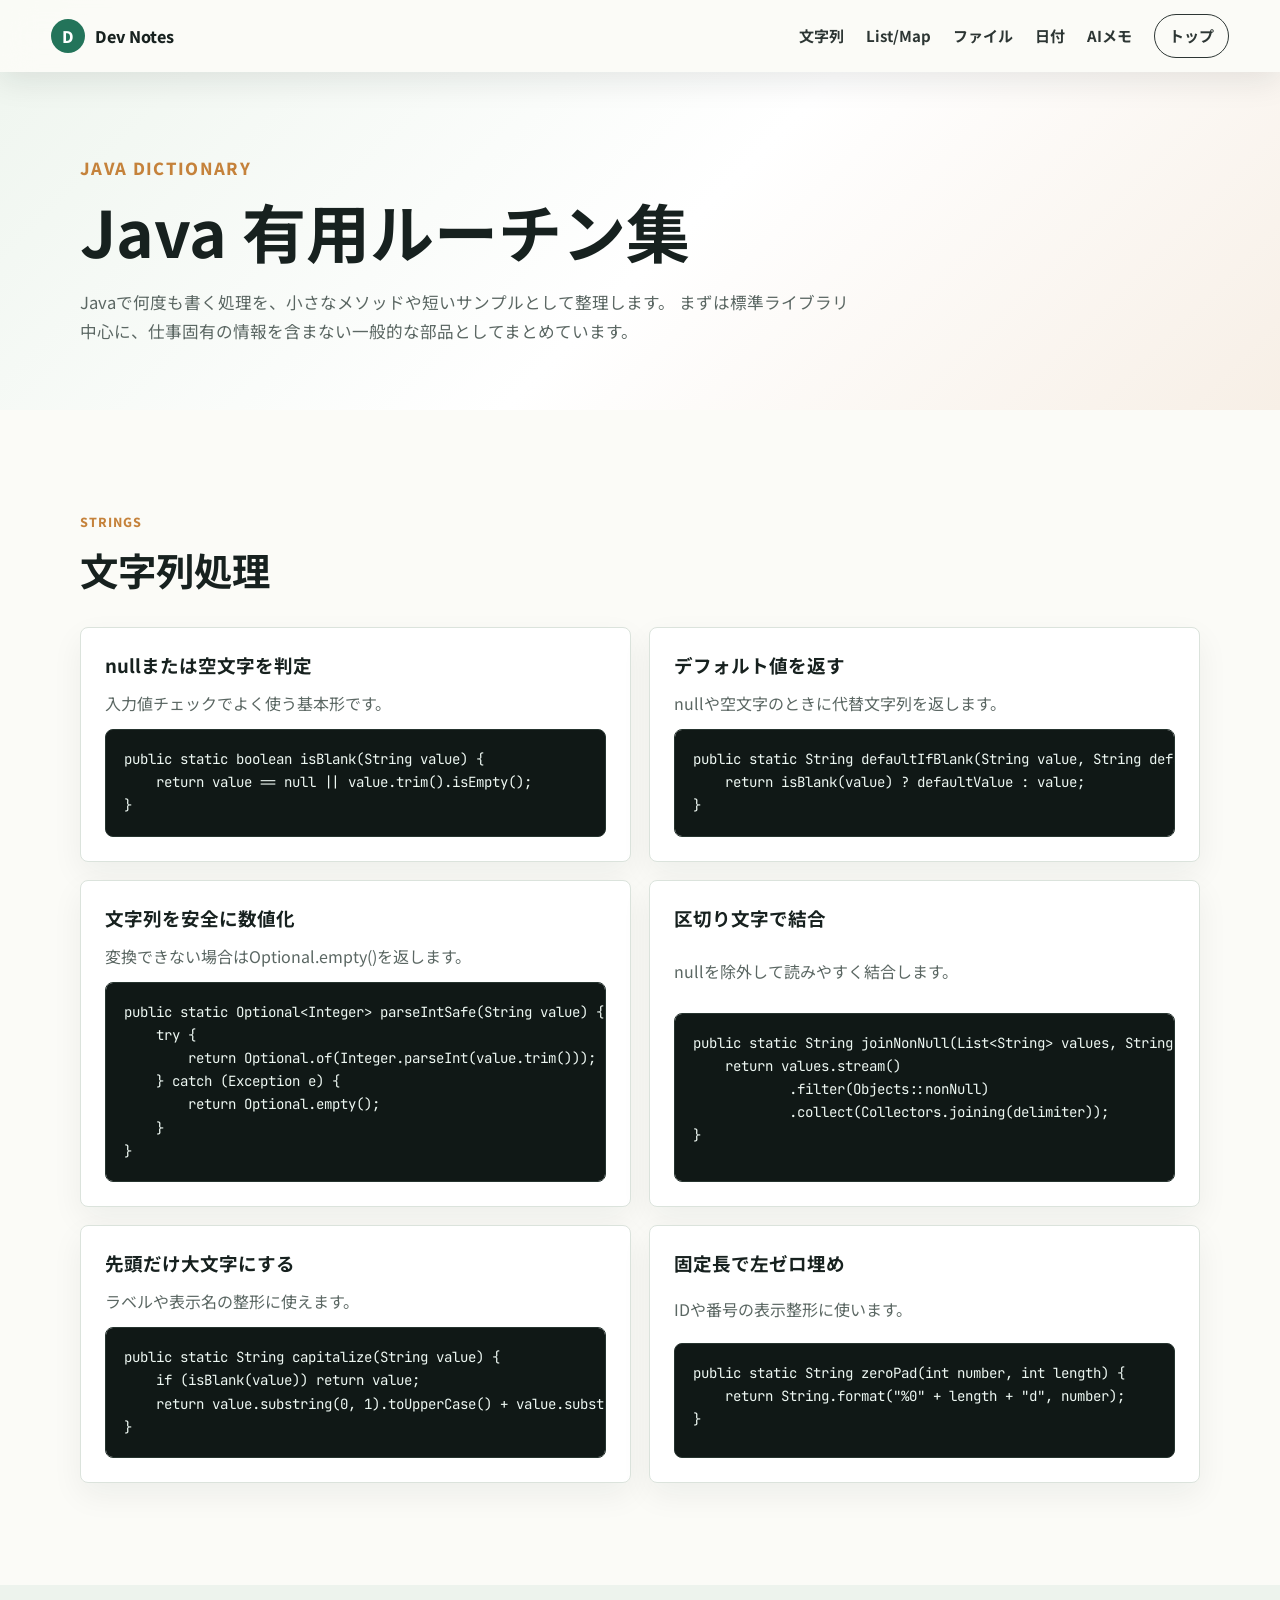
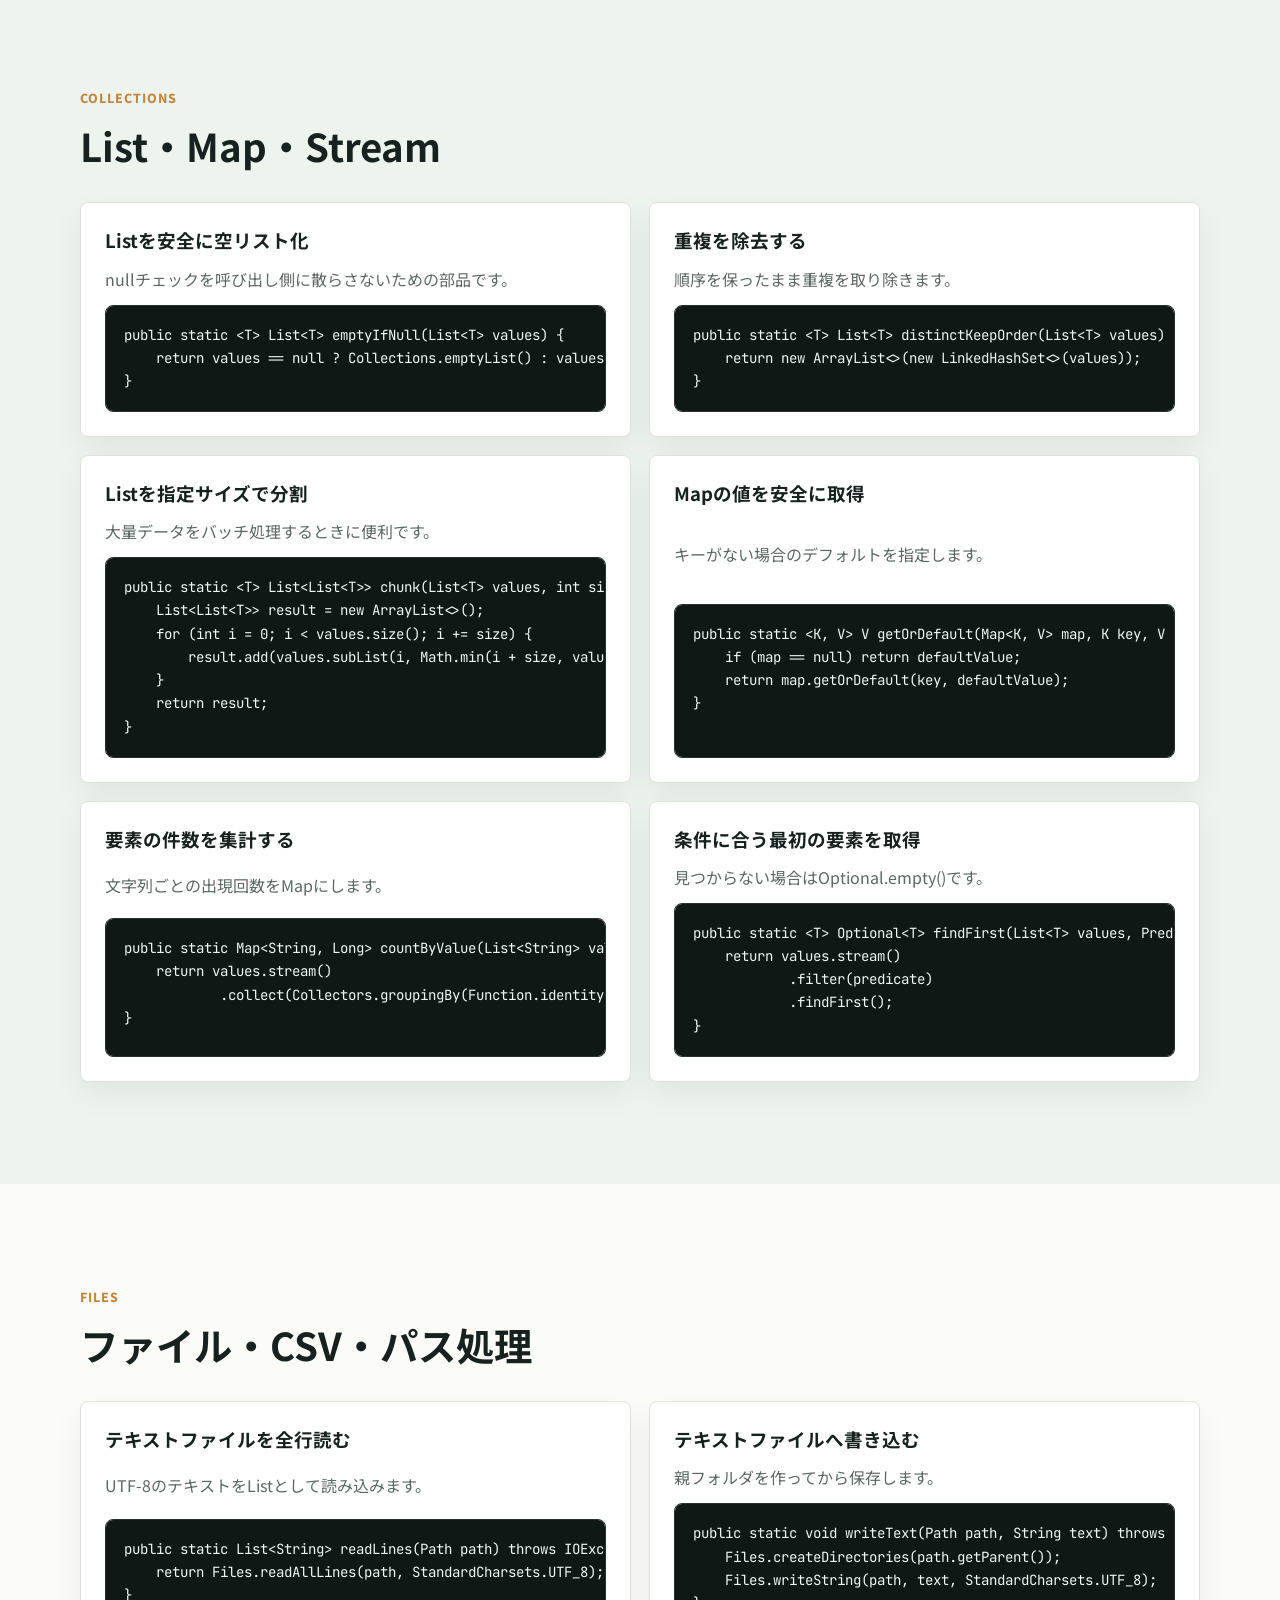
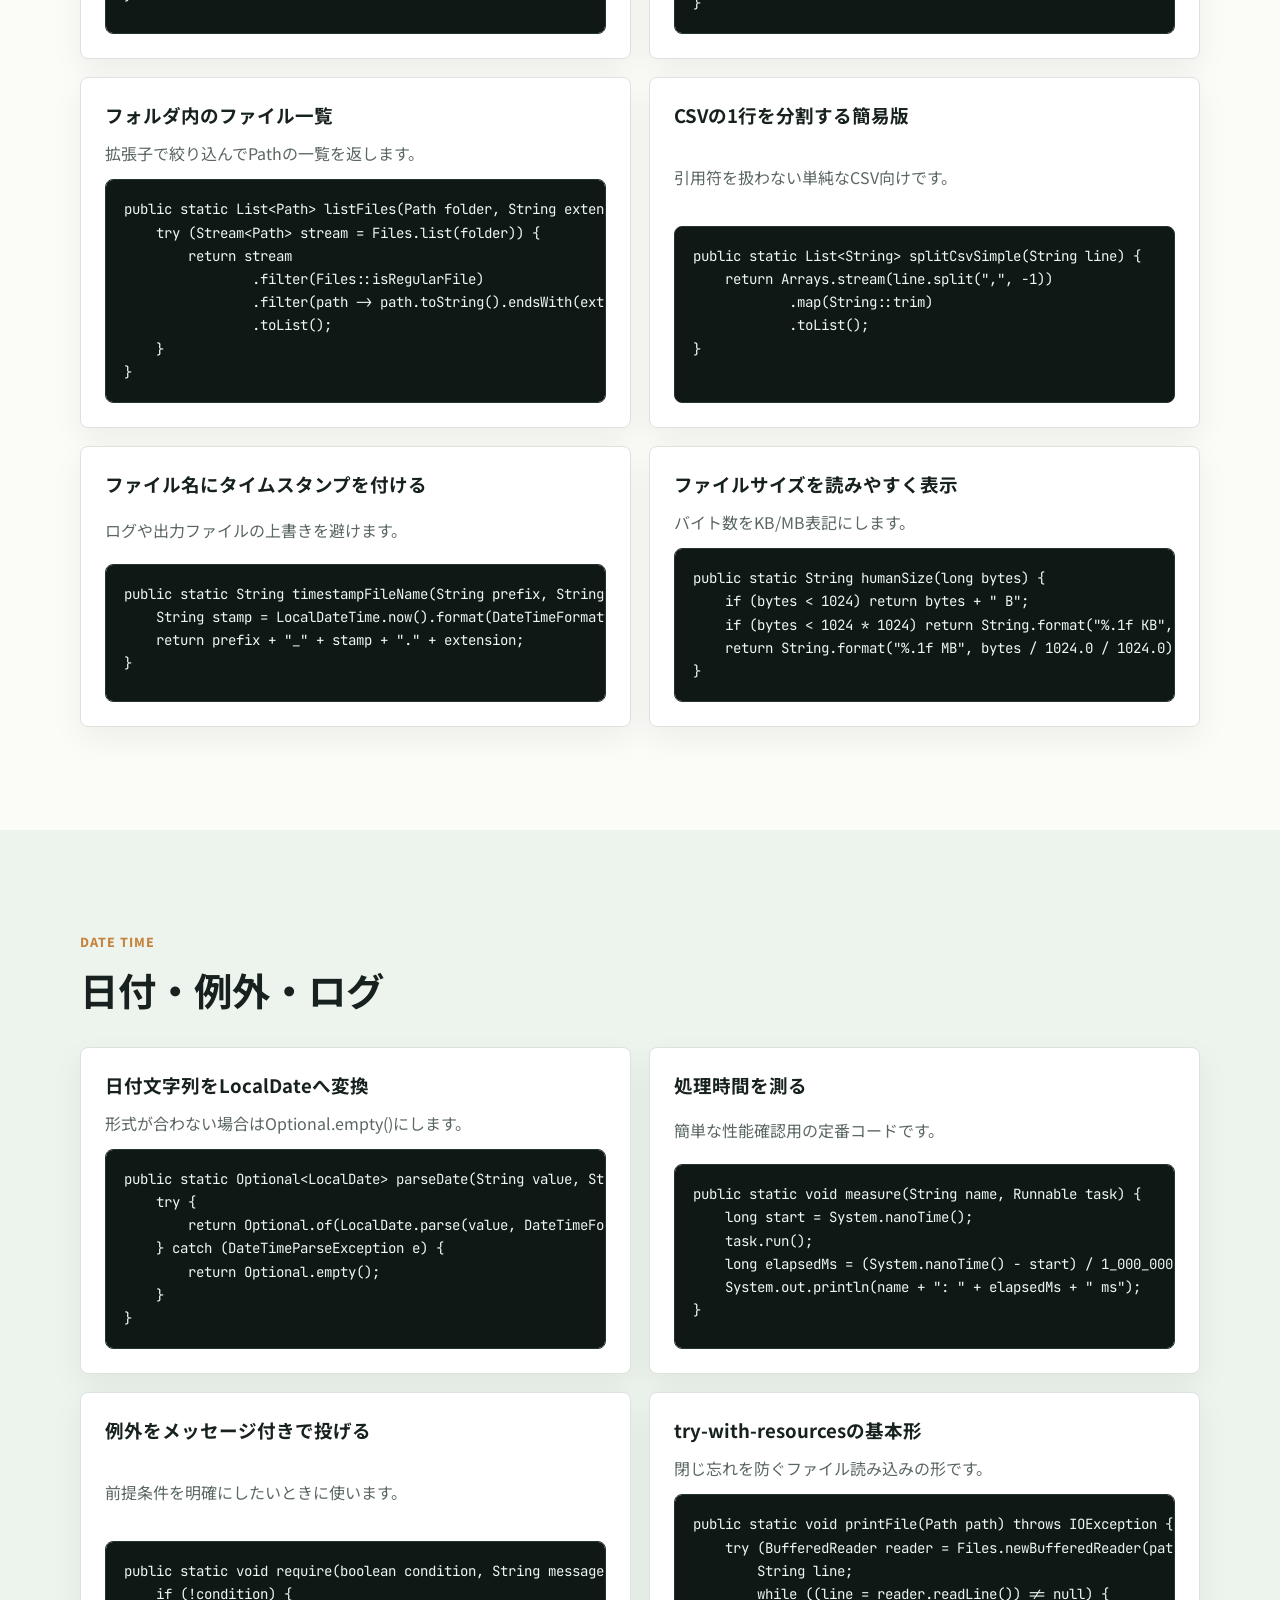
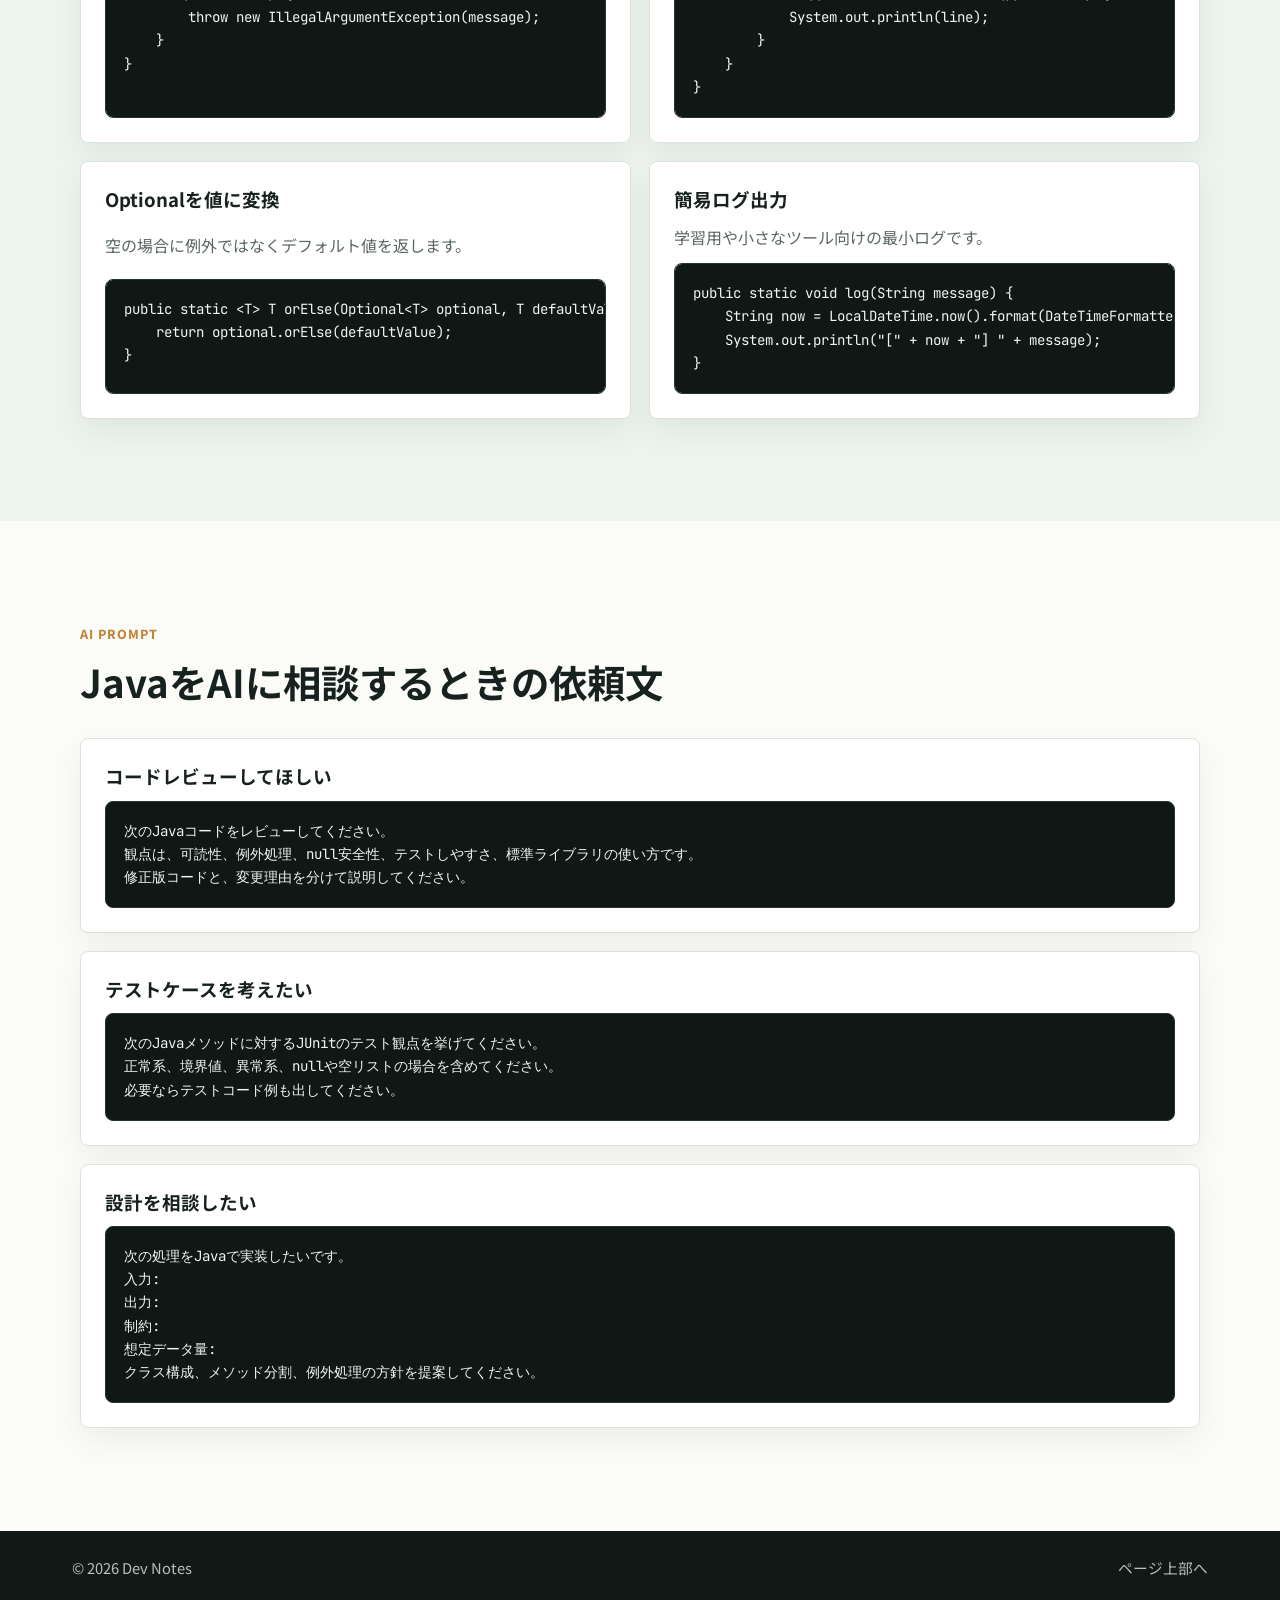
==== java.html @ 59f703d1 "Add Java routine dictionary" ====
<!doctype html>
<html lang="ja">
  <head>
    <meta charset="utf-8">
    <meta name="viewport" content="width=device-width, initial-scale=1">
    <meta name="description" content="Javaでよく使う有用ルーチン、サンプルコード、AI相談プロンプトを逆引き形式でまとめます。">
    <title>Java 有用ルーチン集 | Dev Notes</title>
    <link rel="icon" href="assets/favicon.svg" type="image/svg+xml">
    <link rel="preconnect" href="https://fonts.googleapis.com">
    <link rel="preconnect" href="https://fonts.gstatic.com" crossorigin>
    <link href="https://fonts.googleapis.com/css2?family=Noto+Sans+JP:wght@400;500;700;800&family=JetBrains+Mono:wght@500;700&display=swap" rel="stylesheet">
    <link rel="stylesheet" href="styles.css">
  </head>
  <body>
    <header class="site-header page-header">
      <a class="brand" href="index.html#top" aria-label="Dev Notes ホーム">
        <span class="brand-mark">D</span>
        <span>Dev Notes</span>
      </a>
      <nav class="nav" aria-label="主要メニュー">
        <a href="#strings">文字列</a>
        <a href="#collections">List/Map</a>
        <a href="#files">ファイル</a>
        <a href="#time">日付</a>
        <a href="#ai">AIメモ</a>
        <a class="nav-cta" href="index.html">トップ</a>
      </nav>
      <button class="menu-button" type="button" aria-label="メニューを開く" aria-expanded="false">
        <span></span>
        <span></span>
        <span></span>
      </button>
    </header>

    <main>
      <section class="page-title" aria-labelledby="page-title">
        <div class="section-inner">
          <p class="section-kicker">Java Dictionary</p>
          <h1 id="page-title">Java 有用ルーチン集</h1>
          <p>
            Javaで何度も書く処理を、小さなメソッドや短いサンプルとして整理します。
            まずは標準ライブラリ中心に、仕事固有の情報を含まない一般的な部品としてまとめています。
          </p>
        </div>
      </section>

      <section id="strings" class="section" aria-labelledby="strings-title">
        <div class="section-inner">
          <p class="section-kicker">Strings</p>
          <h2 id="strings-title">文字列処理</h2>
          <div class="snippet-grid">
            <article class="snippet-card">
              <h3>nullまたは空文字を判定</h3>
              <p>入力値チェックでよく使う基本形です。</p>
              <pre><code>public static boolean isBlank(String value) {
    return value == null || value.trim().isEmpty();
}</code></pre>
            </article>

            <article class="snippet-card">
              <h3>デフォルト値を返す</h3>
              <p>nullや空文字のときに代替文字列を返します。</p>
              <pre><code>public static String defaultIfBlank(String value, String defaultValue) {
    return isBlank(value) ? defaultValue : value;
}</code></pre>
            </article>

            <article class="snippet-card">
              <h3>文字列を安全に数値化</h3>
              <p>変換できない場合はOptional.empty()を返します。</p>
              <pre><code>public static Optional&lt;Integer&gt; parseIntSafe(String value) {
    try {
        return Optional.of(Integer.parseInt(value.trim()));
    } catch (Exception e) {
        return Optional.empty();
    }
}</code></pre>
            </article>

            <article class="snippet-card">
              <h3>区切り文字で結合</h3>
              <p>nullを除外して読みやすく結合します。</p>
              <pre><code>public static String joinNonNull(List&lt;String&gt; values, String delimiter) {
    return values.stream()
            .filter(Objects::nonNull)
            .collect(Collectors.joining(delimiter));
}</code></pre>
            </article>

            <article class="snippet-card">
              <h3>先頭だけ大文字にする</h3>
              <p>ラベルや表示名の整形に使えます。</p>
              <pre><code>public static String capitalize(String value) {
    if (isBlank(value)) return value;
    return value.substring(0, 1).toUpperCase() + value.substring(1);
}</code></pre>
            </article>

            <article class="snippet-card">
              <h3>固定長で左ゼロ埋め</h3>
              <p>IDや番号の表示整形に使います。</p>
              <pre><code>public static String zeroPad(int number, int length) {
    return String.format("%0" + length + "d", number);
}</code></pre>
            </article>
          </div>
        </div>
      </section>

      <section id="collections" class="section muted" aria-labelledby="collections-title">
        <div class="section-inner">
          <p class="section-kicker">Collections</p>
          <h2 id="collections-title">List・Map・Stream</h2>
          <div class="snippet-grid">
            <article class="snippet-card">
              <h3>Listを安全に空リスト化</h3>
              <p>nullチェックを呼び出し側に散らさないための部品です。</p>
              <pre><code>public static &lt;T&gt; List&lt;T&gt; emptyIfNull(List&lt;T&gt; values) {
    return values == null ? Collections.emptyList() : values;
}</code></pre>
            </article>

            <article class="snippet-card">
              <h3>重複を除去する</h3>
              <p>順序を保ったまま重複を取り除きます。</p>
              <pre><code>public static &lt;T&gt; List&lt;T&gt; distinctKeepOrder(List&lt;T&gt; values) {
    return new ArrayList&lt;&gt;(new LinkedHashSet&lt;&gt;(values));
}</code></pre>
            </article>

            <article class="snippet-card">
              <h3>Listを指定サイズで分割</h3>
              <p>大量データをバッチ処理するときに便利です。</p>
              <pre><code>public static &lt;T&gt; List&lt;List&lt;T&gt;&gt; chunk(List&lt;T&gt; values, int size) {
    List&lt;List&lt;T&gt;&gt; result = new ArrayList&lt;&gt;();
    for (int i = 0; i &lt; values.size(); i += size) {
        result.add(values.subList(i, Math.min(i + size, values.size())));
    }
    return result;
}</code></pre>
            </article>

            <article class="snippet-card">
              <h3>Mapの値を安全に取得</h3>
              <p>キーがない場合のデフォルトを指定します。</p>
              <pre><code>public static &lt;K, V&gt; V getOrDefault(Map&lt;K, V&gt; map, K key, V defaultValue) {
    if (map == null) return defaultValue;
    return map.getOrDefault(key, defaultValue);
}</code></pre>
            </article>

            <article class="snippet-card">
              <h3>要素の件数を集計する</h3>
              <p>文字列ごとの出現回数をMapにします。</p>
              <pre><code>public static Map&lt;String, Long&gt; countByValue(List&lt;String&gt; values) {
    return values.stream()
            .collect(Collectors.groupingBy(Function.identity(), LinkedHashMap::new, Collectors.counting()));
}</code></pre>
            </article>

            <article class="snippet-card">
              <h3>条件に合う最初の要素を取得</h3>
              <p>見つからない場合はOptional.empty()です。</p>
              <pre><code>public static &lt;T&gt; Optional&lt;T&gt; findFirst(List&lt;T&gt; values, Predicate&lt;T&gt; predicate) {
    return values.stream()
            .filter(predicate)
            .findFirst();
}</code></pre>
            </article>
          </div>
        </div>
      </section>

      <section id="files" class="section" aria-labelledby="files-title">
        <div class="section-inner">
          <p class="section-kicker">Files</p>
          <h2 id="files-title">ファイル・CSV・パス処理</h2>
          <div class="snippet-grid">
            <article class="snippet-card">
              <h3>テキストファイルを全行読む</h3>
              <p>UTF-8のテキストをListとして読み込みます。</p>
              <pre><code>public static List&lt;String&gt; readLines(Path path) throws IOException {
    return Files.readAllLines(path, StandardCharsets.UTF_8);
}</code></pre>
            </article>

            <article class="snippet-card">
              <h3>テキストファイルへ書き込む</h3>
              <p>親フォルダを作ってから保存します。</p>
              <pre><code>public static void writeText(Path path, String text) throws IOException {
    Files.createDirectories(path.getParent());
    Files.writeString(path, text, StandardCharsets.UTF_8);
}</code></pre>
            </article>

            <article class="snippet-card">
              <h3>フォルダ内のファイル一覧</h3>
              <p>拡張子で絞り込んでPathの一覧を返します。</p>
              <pre><code>public static List&lt;Path&gt; listFiles(Path folder, String extension) throws IOException {
    try (Stream&lt;Path&gt; stream = Files.list(folder)) {
        return stream
                .filter(Files::isRegularFile)
                .filter(path -&gt; path.toString().endsWith(extension))
                .toList();
    }
}</code></pre>
            </article>

            <article class="snippet-card">
              <h3>CSVの1行を分割する簡易版</h3>
              <p>引用符を扱わない単純なCSV向けです。</p>
              <pre><code>public static List&lt;String&gt; splitCsvSimple(String line) {
    return Arrays.stream(line.split(",", -1))
            .map(String::trim)
            .toList();
}</code></pre>
            </article>

            <article class="snippet-card">
              <h3>ファイル名にタイムスタンプを付ける</h3>
              <p>ログや出力ファイルの上書きを避けます。</p>
              <pre><code>public static String timestampFileName(String prefix, String extension) {
    String stamp = LocalDateTime.now().format(DateTimeFormatter.ofPattern("yyyyMMdd_HHmmss"));
    return prefix + "_" + stamp + "." + extension;
}</code></pre>
            </article>

            <article class="snippet-card">
              <h3>ファイルサイズを読みやすく表示</h3>
              <p>バイト数をKB/MB表記にします。</p>
              <pre><code>public static String humanSize(long bytes) {
    if (bytes &lt; 1024) return bytes + " B";
    if (bytes &lt; 1024 * 1024) return String.format("%.1f KB", bytes / 1024.0);
    return String.format("%.1f MB", bytes / 1024.0 / 1024.0);
}</code></pre>
            </article>
          </div>
        </div>
      </section>

      <section id="time" class="section muted" aria-labelledby="time-title">
        <div class="section-inner">
          <p class="section-kicker">Date Time</p>
          <h2 id="time-title">日付・例外・ログ</h2>
          <div class="snippet-grid">
            <article class="snippet-card">
              <h3>日付文字列をLocalDateへ変換</h3>
              <p>形式が合わない場合はOptional.empty()にします。</p>
              <pre><code>public static Optional&lt;LocalDate&gt; parseDate(String value, String pattern) {
    try {
        return Optional.of(LocalDate.parse(value, DateTimeFormatter.ofPattern(pattern)));
    } catch (DateTimeParseException e) {
        return Optional.empty();
    }
}</code></pre>
            </article>

            <article class="snippet-card">
              <h3>処理時間を測る</h3>
              <p>簡単な性能確認用の定番コードです。</p>
              <pre><code>public static void measure(String name, Runnable task) {
    long start = System.nanoTime();
    task.run();
    long elapsedMs = (System.nanoTime() - start) / 1_000_000;
    System.out.println(name + ": " + elapsedMs + " ms");
}</code></pre>
            </article>

            <article class="snippet-card">
              <h3>例外をメッセージ付きで投げる</h3>
              <p>前提条件を明確にしたいときに使います。</p>
              <pre><code>public static void require(boolean condition, String message) {
    if (!condition) {
        throw new IllegalArgumentException(message);
    }
}</code></pre>
            </article>

            <article class="snippet-card">
              <h3>try-with-resourcesの基本形</h3>
              <p>閉じ忘れを防ぐファイル読み込みの形です。</p>
              <pre><code>public static void printFile(Path path) throws IOException {
    try (BufferedReader reader = Files.newBufferedReader(path, StandardCharsets.UTF_8)) {
        String line;
        while ((line = reader.readLine()) != null) {
            System.out.println(line);
        }
    }
}</code></pre>
            </article>

            <article class="snippet-card">
              <h3>Optionalを値に変換</h3>
              <p>空の場合に例外ではなくデフォルト値を返します。</p>
              <pre><code>public static &lt;T&gt; T orElse(Optional&lt;T&gt; optional, T defaultValue) {
    return optional.orElse(defaultValue);
}</code></pre>
            </article>

            <article class="snippet-card">
              <h3>簡易ログ出力</h3>
              <p>学習用や小さなツール向けの最小ログです。</p>
              <pre><code>public static void log(String message) {
    String now = LocalDateTime.now().format(DateTimeFormatter.ISO_LOCAL_DATE_TIME);
    System.out.println("[" + now + "] " + message);
}</code></pre>
            </article>
          </div>
        </div>
      </section>

      <section id="ai" class="section" aria-labelledby="ai-title">
        <div class="section-inner">
          <p class="section-kicker">AI Prompt</p>
          <h2 id="ai-title">JavaをAIに相談するときの依頼文</h2>
          <div class="prompt-list">
            <article>
              <h3>コードレビューしてほしい</h3>
              <pre><code>次のJavaコードをレビューしてください。
観点は、可読性、例外処理、null安全性、テストしやすさ、標準ライブラリの使い方です。
修正版コードと、変更理由を分けて説明してください。</code></pre>
            </article>
            <article>
              <h3>テストケースを考えたい</h3>
              <pre><code>次のJavaメソッドに対するJUnitのテスト観点を挙げてください。
正常系、境界値、異常系、nullや空リストの場合を含めてください。
必要ならテストコード例も出してください。</code></pre>
            </article>
            <article>
              <h3>設計を相談したい</h3>
              <pre><code>次の処理をJavaで実装したいです。
入力:
出力:
制約:
想定データ量:
クラス構成、メソッド分割、例外処理の方針を提案してください。</code></pre>
            </article>
          </div>
        </div>
      </section>
    </main>

    <footer class="site-footer">
      <span>&copy; 2026 Dev Notes</span>
      <a href="#top">ページ上部へ</a>
    </footer>

    <script src="script.js"></script>
  </body>
</html>
---- styles.css ----
:root {
  --ink: #17211f;
  --muted-ink: #5b6763;
  --paper: #fbfbf7;
  --soft: #edf3ed;
  --line: #dbe3dc;
  --brand: #23745a;
  --brand-dark: #155542;
  --accent: #c5823b;
  --code: #101816;
  --code-line: #26342f;
  --white: #ffffff;
  --shadow: 0 20px 60px rgba(22, 33, 31, 0.14);
}

* {
  box-sizing: border-box;
}

html {
  scroll-behavior: smooth;
}

body {
  margin: 0;
  color: var(--ink);
  background: var(--paper);
  font-family: "Noto Sans JP", system-ui, -apple-system, BlinkMacSystemFont, "Segoe UI", sans-serif;
  line-height: 1.75;
}

a {
  color: inherit;
  text-decoration: none;
}

.site-header {
  position: fixed;
  z-index: 20;
  top: 0;
  right: 0;
  left: 0;
  display: flex;
  align-items: center;
  justify-content: space-between;
  gap: 24px;
  min-height: 72px;
  padding: 14px clamp(18px, 4vw, 56px);
  color: var(--white);
  transition: background 180ms ease, box-shadow 180ms ease, color 180ms ease;
}

.site-header.scrolled,
.site-header.menu-open,
.site-header.page-header {
  color: var(--ink);
  background: rgba(251, 251, 247, 0.94);
  box-shadow: 0 8px 32px rgba(20, 31, 29, 0.1);
  backdrop-filter: blur(16px);
}

.brand {
  display: inline-flex;
  align-items: center;
  gap: 10px;
  font-weight: 800;
  letter-spacing: 0;
}

.brand-mark {
  display: grid;
  width: 34px;
  height: 34px;
  place-items: center;
  border-radius: 50%;
  background: var(--brand);
  color: var(--white);
  font-weight: 800;
}

.nav {
  display: flex;
  align-items: center;
  gap: 22px;
  font-size: 0.94rem;
  font-weight: 700;
}

.nav a {
  opacity: 0.9;
}

.nav a:hover {
  opacity: 1;
}

.nav-cta {
  padding: 8px 14px;
  border: 1px solid currentColor;
  border-radius: 999px;
}

.menu-button {
  display: none;
  width: 42px;
  height: 42px;
  padding: 10px;
  border: 0;
  border-radius: 50%;
  background: rgba(255, 255, 255, 0.16);
  color: currentColor;
}

.menu-button span {
  display: block;
  height: 2px;
  margin: 5px 0;
  background: currentColor;
}

.hero {
  position: relative;
  display: grid;
  min-height: 92vh;
  overflow: hidden;
  align-items: end;
  padding: 128px clamp(18px, 6vw, 72px) 84px;
  color: var(--white);
}

.hero-image,
.hero-overlay {
  position: absolute;
  inset: 0;
  width: 100%;
  height: 100%;
}

.hero-image {
  object-fit: cover;
}

.hero-overlay {
  background:
    linear-gradient(90deg, rgba(12, 19, 18, 0.82) 0%, rgba(12, 19, 18, 0.62) 42%, rgba(12, 19, 18, 0.12) 100%),
    linear-gradient(0deg, rgba(12, 19, 18, 0.62) 0%, rgba(12, 19, 18, 0) 42%);
}

.hero-content {
  position: relative;
  z-index: 2;
  width: min(720px, 100%);
}

.eyebrow,
.section-kicker {
  margin: 0 0 12px;
  color: var(--accent);
  font-size: 0.78rem;
  font-weight: 800;
  letter-spacing: 0.08em;
  text-transform: uppercase;
}

.hero h1 {
  margin: 0;
  font-size: clamp(2.35rem, 6vw, 5rem);
  line-height: 1.08;
  letter-spacing: 0;
}

.hero-copy {
  max-width: 660px;
  margin: 24px 0 0;
  color: rgba(255, 255, 255, 0.88);
  font-size: clamp(1rem, 2vw, 1.12rem);
}

.hero-actions {
  display: flex;
  flex-wrap: wrap;
  gap: 12px;
  margin-top: 34px;
}

.button {
  display: inline-flex;
  align-items: center;
  justify-content: center;
  min-height: 48px;
  padding: 12px 20px;
  border: 1px solid transparent;
  border-radius: 999px;
  font-weight: 800;
  line-height: 1.2;
}

.button.primary {
  background: var(--brand);
  color: var(--white);
}

.button.primary:hover {
  background: var(--brand-dark);
}

.button.secondary {
  border-color: rgba(255, 255, 255, 0.74);
  color: var(--white);
}

.section,
.band,
.contact {
  padding: clamp(64px, 8vw, 112px) clamp(18px, 6vw, 72px);
}

.section-inner {
  width: min(1120px, 100%);
  margin: 0 auto;
}

.two-column,
.price-layout,
.contact-inner {
  display: grid;
  grid-template-columns: minmax(0, 0.9fr) minmax(0, 1.1fr);
  gap: clamp(28px, 6vw, 72px);
  align-items: center;
}

.band {
  background: var(--white);
}

.muted {
  background: var(--soft);
}

h2 {
  margin: 0;
  font-size: clamp(1.75rem, 3vw, 3rem);
  line-height: 1.22;
  letter-spacing: 0;
}

h3 {
  margin: 18px 0 8px;
  font-size: 1.16rem;
  line-height: 1.35;
}

p {
  margin: 0;
  color: var(--muted-ink);
}

.feature-grid {
  display: grid;
  grid-template-columns: repeat(3, minmax(0, 1fr));
  gap: 18px;
  margin-top: 34px;
}

.feature-card {
  min-height: 260px;
  padding: 28px;
  border: 1px solid var(--line);
  border-radius: 8px;
  background: var(--white);
  box-shadow: 0 12px 32px rgba(22, 33, 31, 0.06);
}

.feature-card .text-link {
  display: inline-block;
  margin-top: 18px;
}

.icon {
  display: inline-flex;
  align-items: center;
  justify-content: center;
  width: 42px;
  height: 42px;
  border-radius: 50%;
  background: var(--soft);
  color: var(--brand-dark);
  font-size: 0.78rem;
  font-weight: 800;
}

.price-panel {
  padding: 30px;
  border-radius: 8px;
  background: var(--white);
  box-shadow: var(--shadow);
}

dl {
  display: grid;
  gap: 18px;
  margin: 0;
}

dl div {
  display: grid;
  grid-template-columns: 150px 1fr;
  gap: 16px;
  padding-bottom: 18px;
  border-bottom: 1px solid var(--line);
}

dl div:last-child {
  padding-bottom: 0;
  border-bottom: 0;
}

dt {
  color: var(--muted-ink);
  font-weight: 700;
}

dd {
  margin: 0;
  font-weight: 800;
}

.steps {
  display: grid;
  grid-template-columns: repeat(3, minmax(0, 1fr));
  gap: 18px;
  margin: 34px 0 0;
  padding: 0;
  list-style: none;
  counter-reset: steps;
}

.steps li {
  position: relative;
  min-height: 210px;
  padding: 28px;
  border-left: 4px solid var(--brand);
  background: var(--white);
  box-shadow: 0 12px 32px rgba(22, 33, 31, 0.06);
  counter-increment: steps;
}

.steps li::before {
  content: counter(steps, decimal-leading-zero);
  display: block;
  margin-bottom: 24px;
  color: var(--accent);
  font-weight: 800;
}

.steps strong,
.steps span {
  display: block;
}

.steps span {
  margin-top: 8px;
  color: var(--muted-ink);
}

.contact {
  background: var(--ink);
  color: var(--white);
}

.contact p {
  color: rgba(255, 255, 255, 0.75);
}

.page-title {
  padding: 132px clamp(18px, 6vw, 72px) 64px;
  background: linear-gradient(135deg, #eef5ee 0%, #ffffff 54%, #f7efe6 100%);
}

.page-title h1 {
  max-width: 880px;
  margin: 0;
  font-size: clamp(2.2rem, 5vw, 4.5rem);
  line-height: 1.1;
  letter-spacing: 0;
}

.page-title p {
  max-width: 780px;
  margin-top: 22px;
  font-size: 1.04rem;
}

.note-list {
  display: grid;
  gap: 16px;
}

.note-list p {
  padding-left: 18px;
  border-left: 4px solid var(--brand);
}

.article-preview {
  display: flex;
  align-items: center;
  justify-content: space-between;
  gap: 28px;
  margin-top: 30px;
  padding: 30px;
  border: 1px solid var(--line);
  border-radius: 8px;
  background: var(--white);
  box-shadow: 0 12px 32px rgba(22, 33, 31, 0.06);
}

.article-preview h3 {
  margin-top: 0;
}

.text-link {
  color: var(--brand-dark);
  font-weight: 800;
  text-decoration: underline;
  text-decoration-thickness: 2px;
  text-underline-offset: 4px;
}

.snippet-grid {
  display: grid;
  grid-template-columns: repeat(2, minmax(0, 1fr));
  gap: 18px;
  margin-top: 34px;
}

.snippet-card,
.prompt-list article {
  display: grid;
  gap: 12px;
  min-width: 0;
  padding: 24px;
  border: 1px solid var(--line);
  border-radius: 8px;
  background: var(--white);
  box-shadow: 0 12px 32px rgba(22, 33, 31, 0.06);
}

.snippet-card h3,
.prompt-list h3 {
  margin: 0;
}

pre {
  min-width: 0;
  max-width: 100%;
  margin: 0;
  overflow-x: auto;
  border: 1px solid var(--code-line);
  border-radius: 8px;
  background: var(--code);
}

code {
  font-family: "JetBrains Mono", Consolas, "Courier New", monospace;
}

pre code {
  display: block;
  width: max-content;
  min-width: 100%;
  padding: 18px;
  color: #edf7f2;
  font-size: 0.88rem;
  line-height: 1.65;
  white-space: pre;
}

.prompt-list {
  display: grid;
  gap: 18px;
  margin-top: 34px;
}

.site-footer {
  display: flex;
  align-items: center;
  justify-content: space-between;
  gap: 18px;
  padding: 24px clamp(18px, 6vw, 72px);
  background: #111816;
  color: rgba(255, 255, 255, 0.72);
  font-size: 0.92rem;
}

@media (max-width: 820px) {
  .site-header {
    min-height: 64px;
  }

  .menu-button {
    display: block;
  }

  .nav {
    position: absolute;
    top: 64px;
    right: 18px;
    left: 18px;
    display: none;
    flex-direction: column;
    align-items: stretch;
    gap: 0;
    padding: 12px;
    border: 1px solid var(--line);
    border-radius: 8px;
    background: var(--white);
    color: var(--ink);
    box-shadow: var(--shadow);
  }

  .site-header.menu-open .nav {
    display: flex;
  }

  .nav a {
    padding: 12px;
  }

  .nav-cta {
    border-color: var(--line);
    border-radius: 8px;
  }

  .hero {
    min-height: 88vh;
    padding-top: 104px;
    padding-bottom: 56px;
  }

  .hero-overlay {
    background:
      linear-gradient(90deg, rgba(12, 19, 18, 0.86) 0%, rgba(12, 19, 18, 0.64) 100%),
      linear-gradient(0deg, rgba(12, 19, 18, 0.6) 0%, rgba(12, 19, 18, 0) 54%);
  }

  .two-column,
  .price-layout,
  .contact-inner,
  .feature-grid,
  .steps,
  .snippet-grid {
    grid-template-columns: 1fr;
  }

  .feature-card,
  .steps li {
    min-height: auto;
  }

  dl div {
    grid-template-columns: 1fr;
    gap: 4px;
  }

  .site-footer {
    align-items: flex-start;
    flex-direction: column;
  }

  .article-preview {
    align-items: stretch;
    flex-direction: column;
  }
}

@media (max-width: 460px) {
  .brand span:last-child {
    max-width: 158px;
    line-height: 1.2;
  }

  .button {
    width: 100%;
  }
}
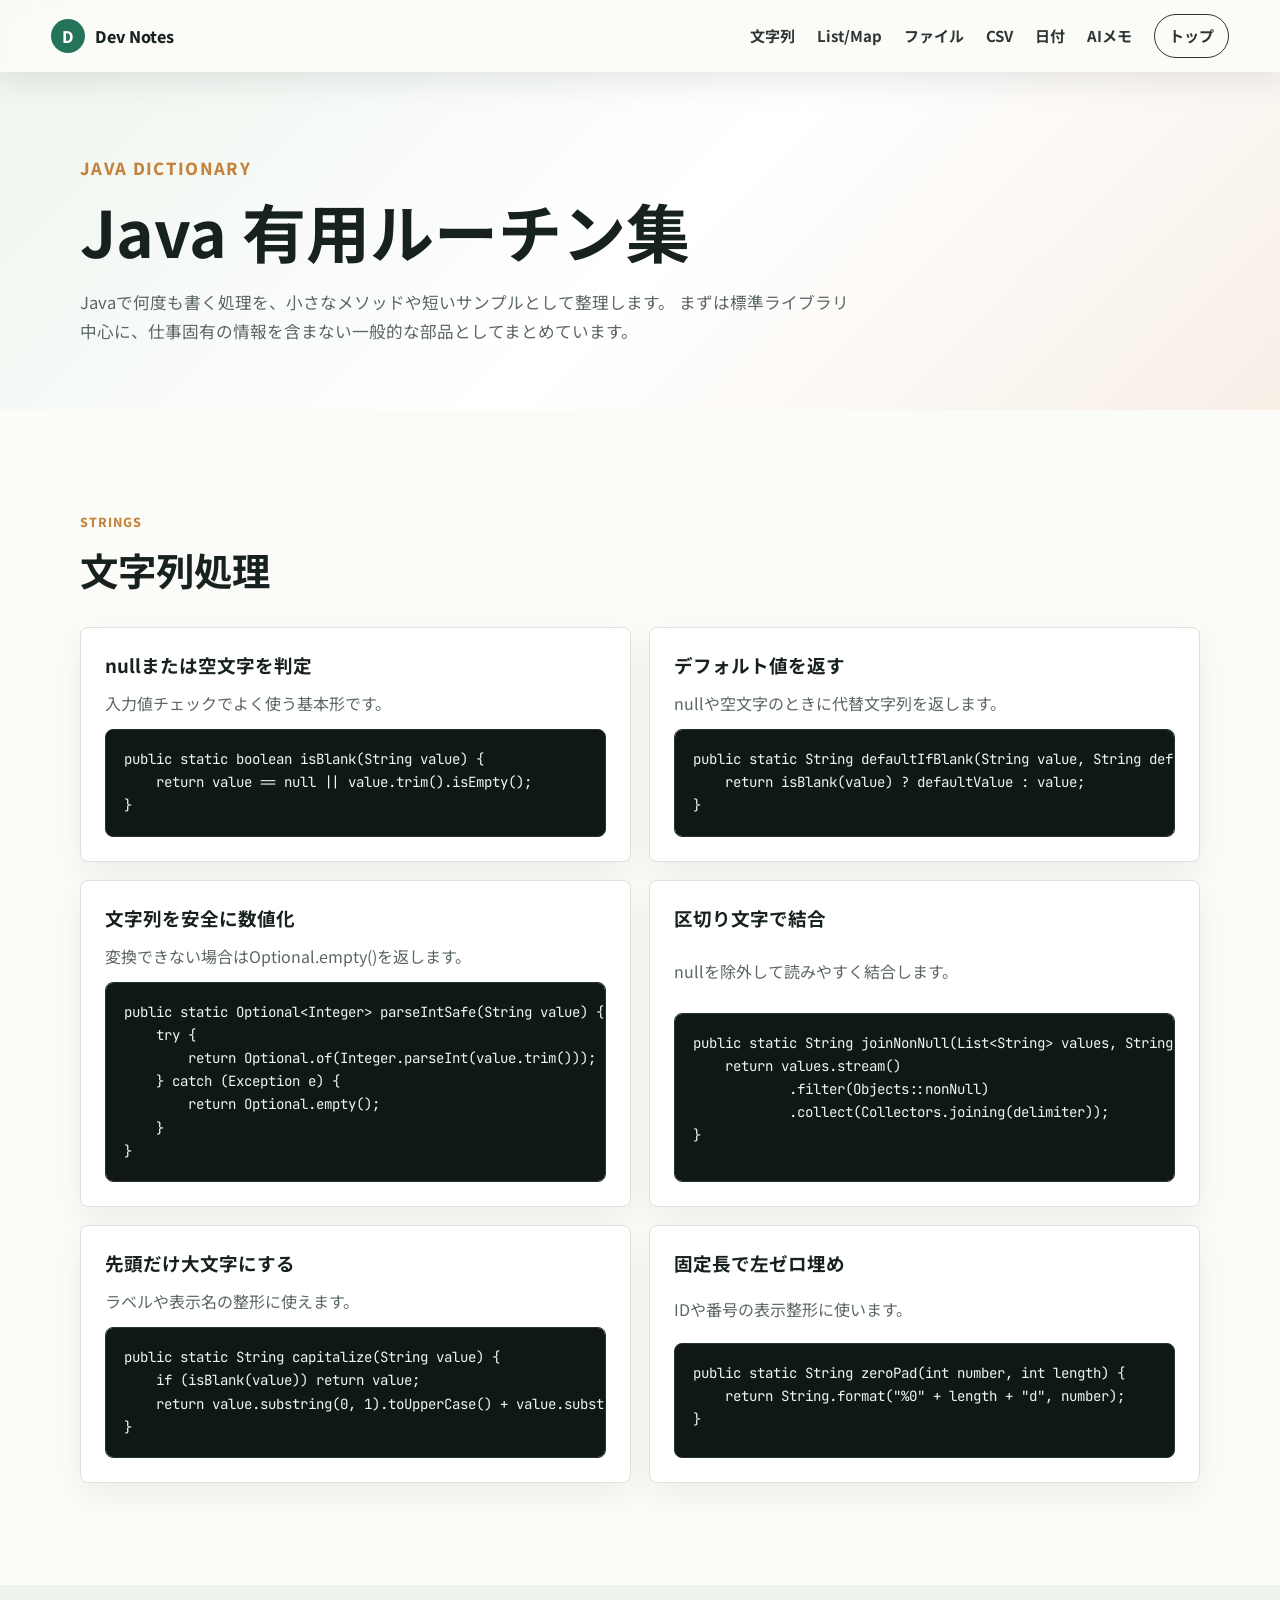
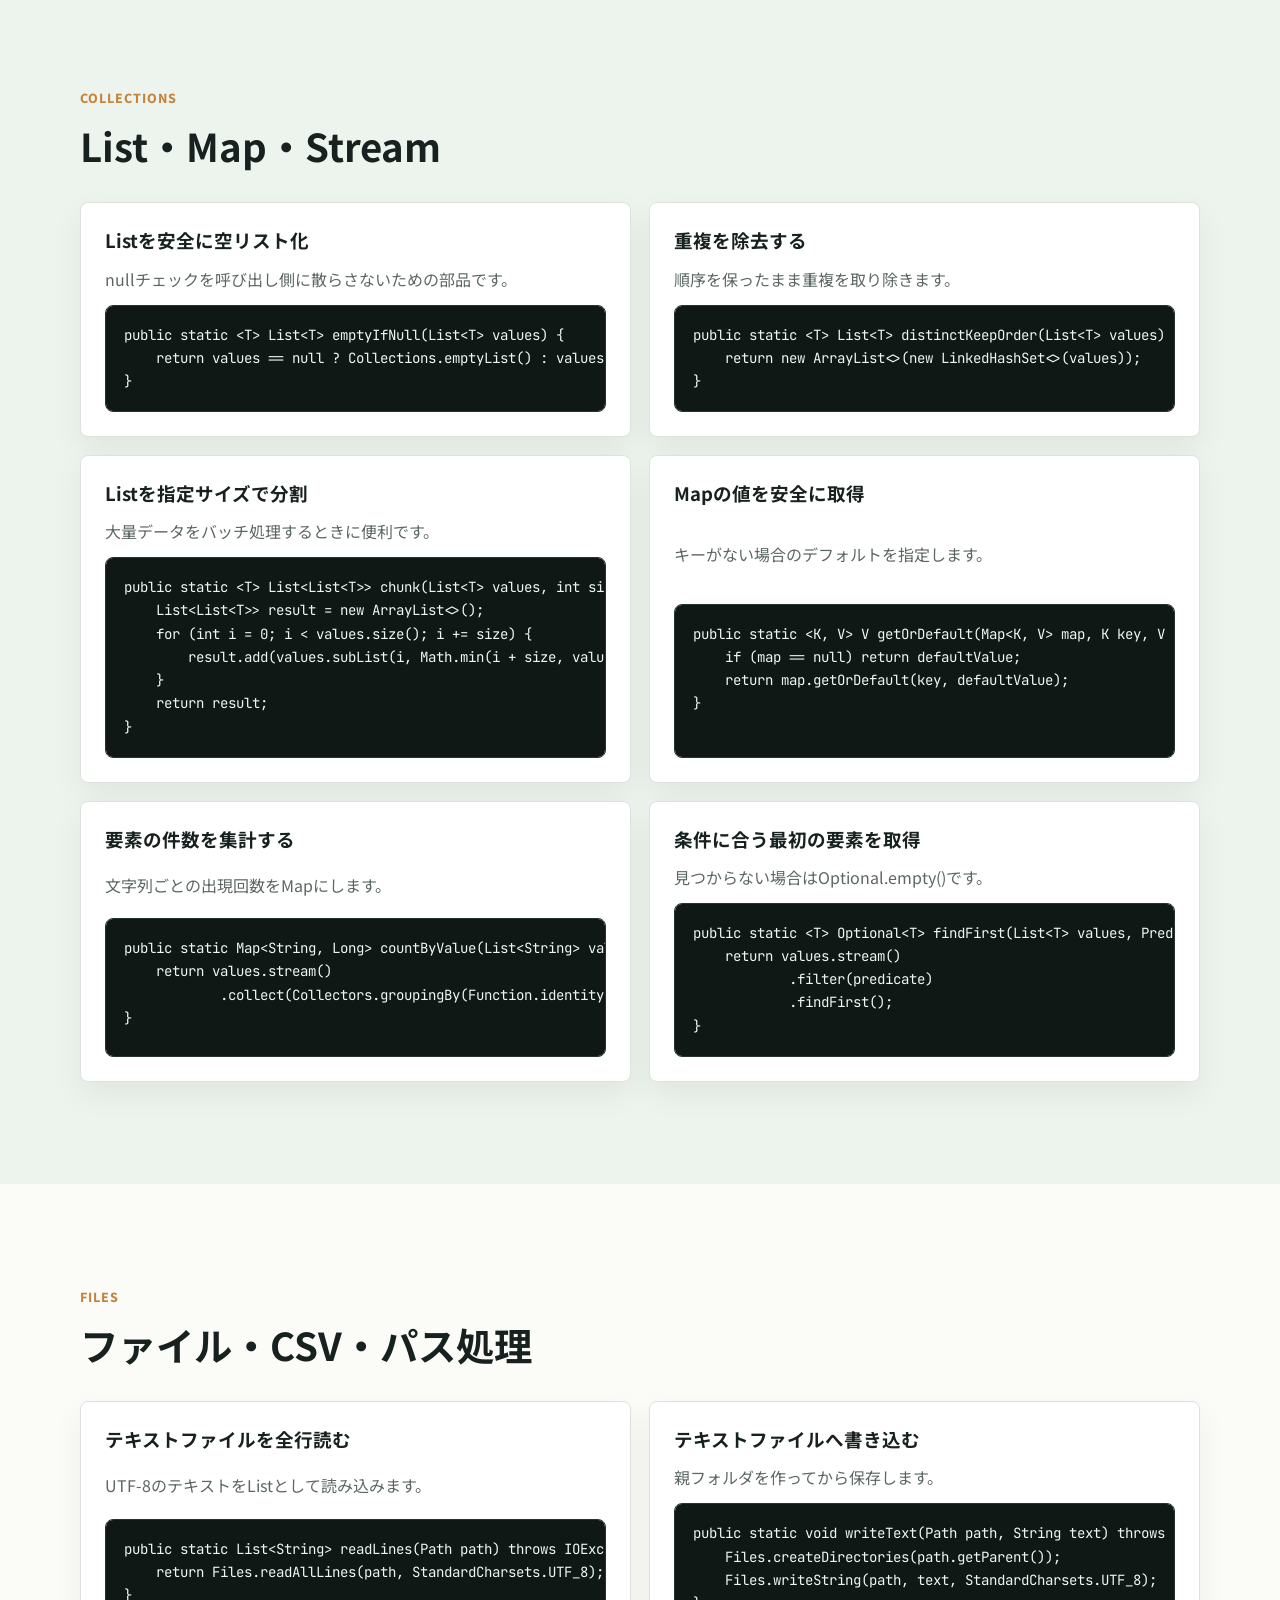
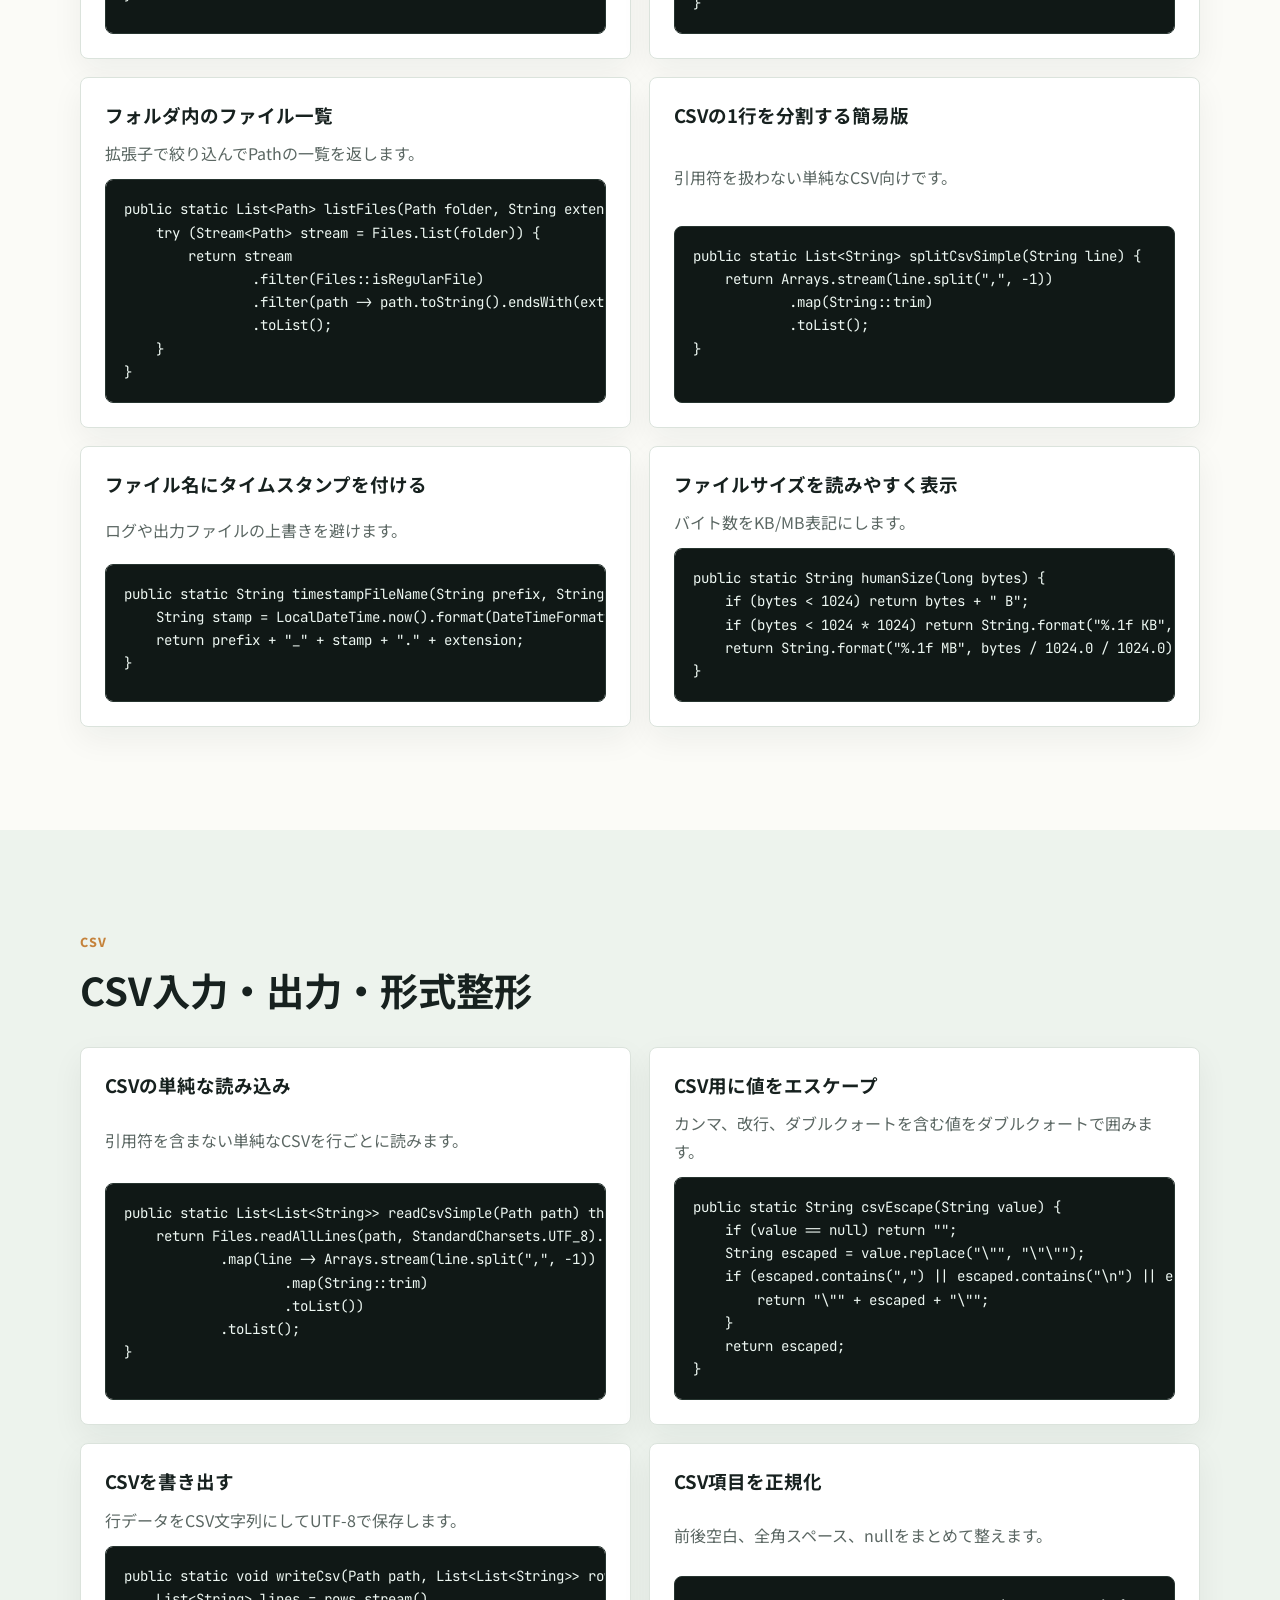
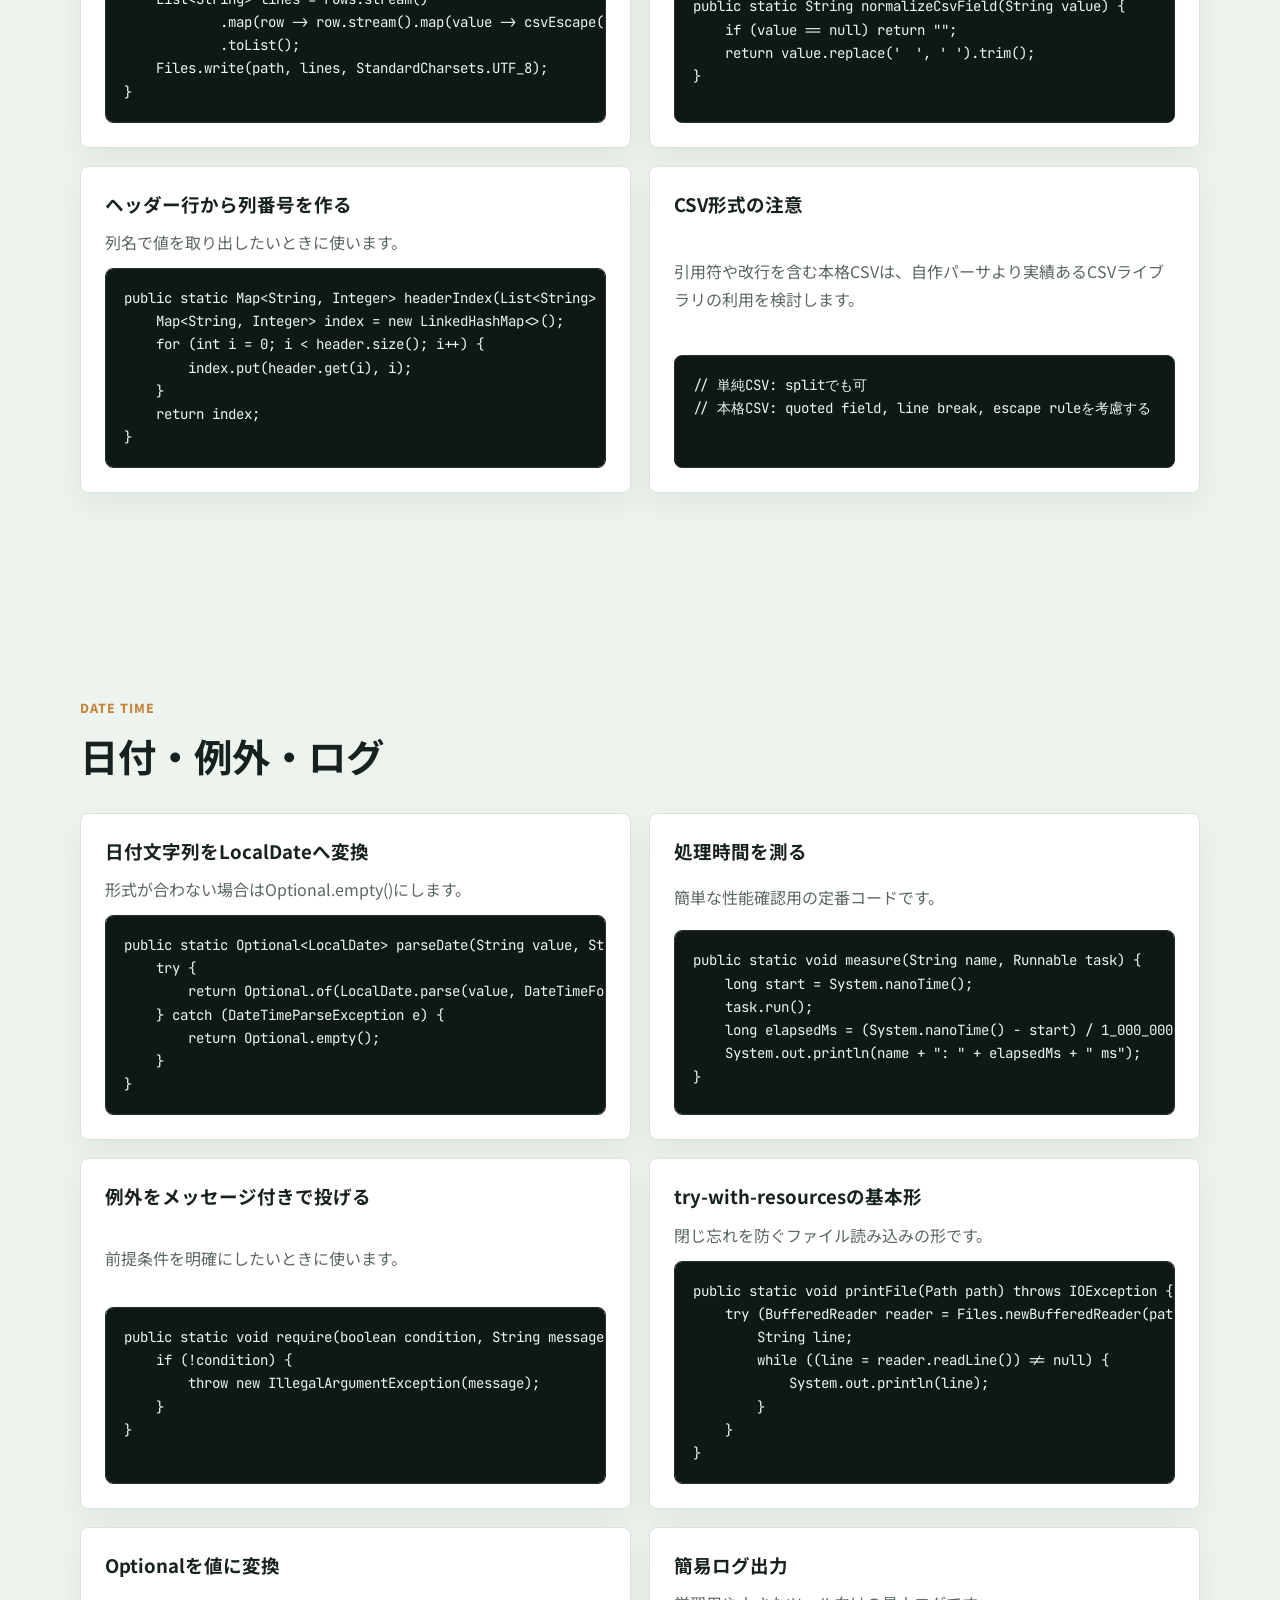
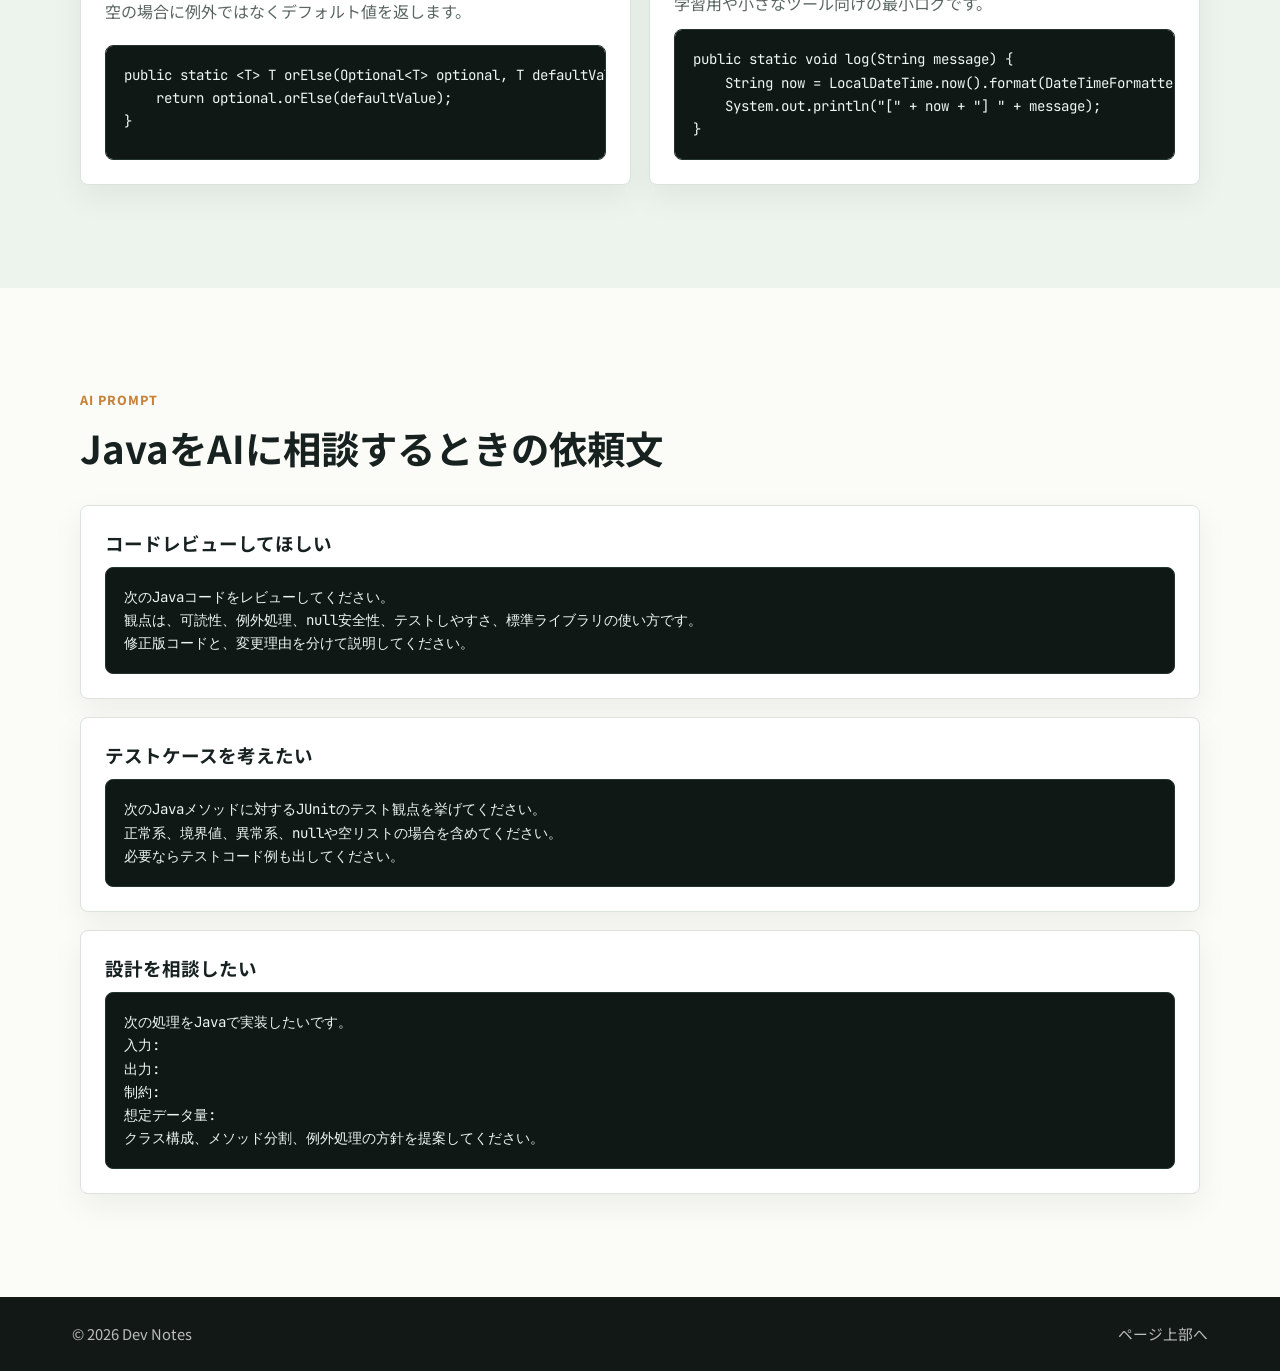
==== commit b7186e3c: "Add Office basics and CSV routines" ====
--- a/java.html
+++ b/java.html
@@ -21,6 +21,7 @@
         <a href="#strings">文字列</a>
         <a href="#collections">List/Map</a>
         <a href="#files">ファイル</a>
+        <a href="#csv">CSV</a>
         <a href="#time">日付</a>
         <a href="#ai">AIメモ</a>
         <a class="nav-cta" href="index.html">トップ</a>
@@ -238,6 +239,73 @@
         </div>
       </section>
 
+      <section id="csv" class="section muted" aria-labelledby="csv-title">
+        <div class="section-inner">
+          <p class="section-kicker">CSV</p>
+          <h2 id="csv-title">CSV入力・出力・形式整形</h2>
+          <div class="snippet-grid">
+            <article class="snippet-card">
+              <h3>CSVの単純な読み込み</h3>
+              <p>引用符を含まない単純なCSVを行ごとに読みます。</p>
+              <pre><code>public static List&lt;List&lt;String&gt;&gt; readCsvSimple(Path path) throws IOException {
+    return Files.readAllLines(path, StandardCharsets.UTF_8).stream()
+            .map(line -&gt; Arrays.stream(line.split(",", -1))
+                    .map(String::trim)
+                    .toList())
+            .toList();
+}</code></pre>
+            </article>
+            <article class="snippet-card">
+              <h3>CSV用に値をエスケープ</h3>
+              <p>カンマ、改行、ダブルクォートを含む値をダブルクォートで囲みます。</p>
+              <pre><code>public static String csvEscape(String value) {
+    if (value == null) return "";
+    String escaped = value.replace("\"", "\"\"");
+    if (escaped.contains(",") || escaped.contains("\n") || escaped.contains("\"")) {
+        return "\"" + escaped + "\"";
+    }
+    return escaped;
+}</code></pre>
+            </article>
+            <article class="snippet-card">
+              <h3>CSVを書き出す</h3>
+              <p>行データをCSV文字列にしてUTF-8で保存します。</p>
+              <pre><code>public static void writeCsv(Path path, List&lt;List&lt;String&gt;&gt; rows) throws IOException {
+    List&lt;String&gt; lines = rows.stream()
+            .map(row -&gt; row.stream().map(value -&gt; csvEscape(value)).collect(Collectors.joining(",")))
+            .toList();
+    Files.write(path, lines, StandardCharsets.UTF_8);
+}</code></pre>
+            </article>
+            <article class="snippet-card">
+              <h3>CSV項目を正規化</h3>
+              <p>前後空白、全角スペース、nullをまとめて整えます。</p>
+              <pre><code>public static String normalizeCsvField(String value) {
+    if (value == null) return "";
+    return value.replace('　', ' ').trim();
+}</code></pre>
+            </article>
+            <article class="snippet-card">
+              <h3>ヘッダー行から列番号を作る</h3>
+              <p>列名で値を取り出したいときに使います。</p>
+              <pre><code>public static Map&lt;String, Integer&gt; headerIndex(List&lt;String&gt; header) {
+    Map&lt;String, Integer&gt; index = new LinkedHashMap&lt;&gt;();
+    for (int i = 0; i &lt; header.size(); i++) {
+        index.put(header.get(i), i);
+    }
+    return index;
+}</code></pre>
+            </article>
+            <article class="snippet-card">
+              <h3>CSV形式の注意</h3>
+              <p>引用符や改行を含む本格CSVは、自作パーサより実績あるCSVライブラリの利用を検討します。</p>
+              <pre><code>// 単純CSV: splitでも可
+// 本格CSV: quoted field, line break, escape ruleを考慮する</code></pre>
+            </article>
+          </div>
+        </div>
+      </section>
+
       <section id="time" class="section muted" aria-labelledby="time-title">
         <div class="section-inner">
           <p class="section-kicker">Date Time</p>
--- a/styles.css
+++ b/styles.css
@@ -257,7 +257,7 @@
 
 .feature-grid {
   display: grid;
-  grid-template-columns: repeat(3, minmax(0, 1fr));
+  grid-template-columns: repeat(auto-fit, minmax(230px, 1fr));
   gap: 18px;
   margin-top: 34px;
 }
